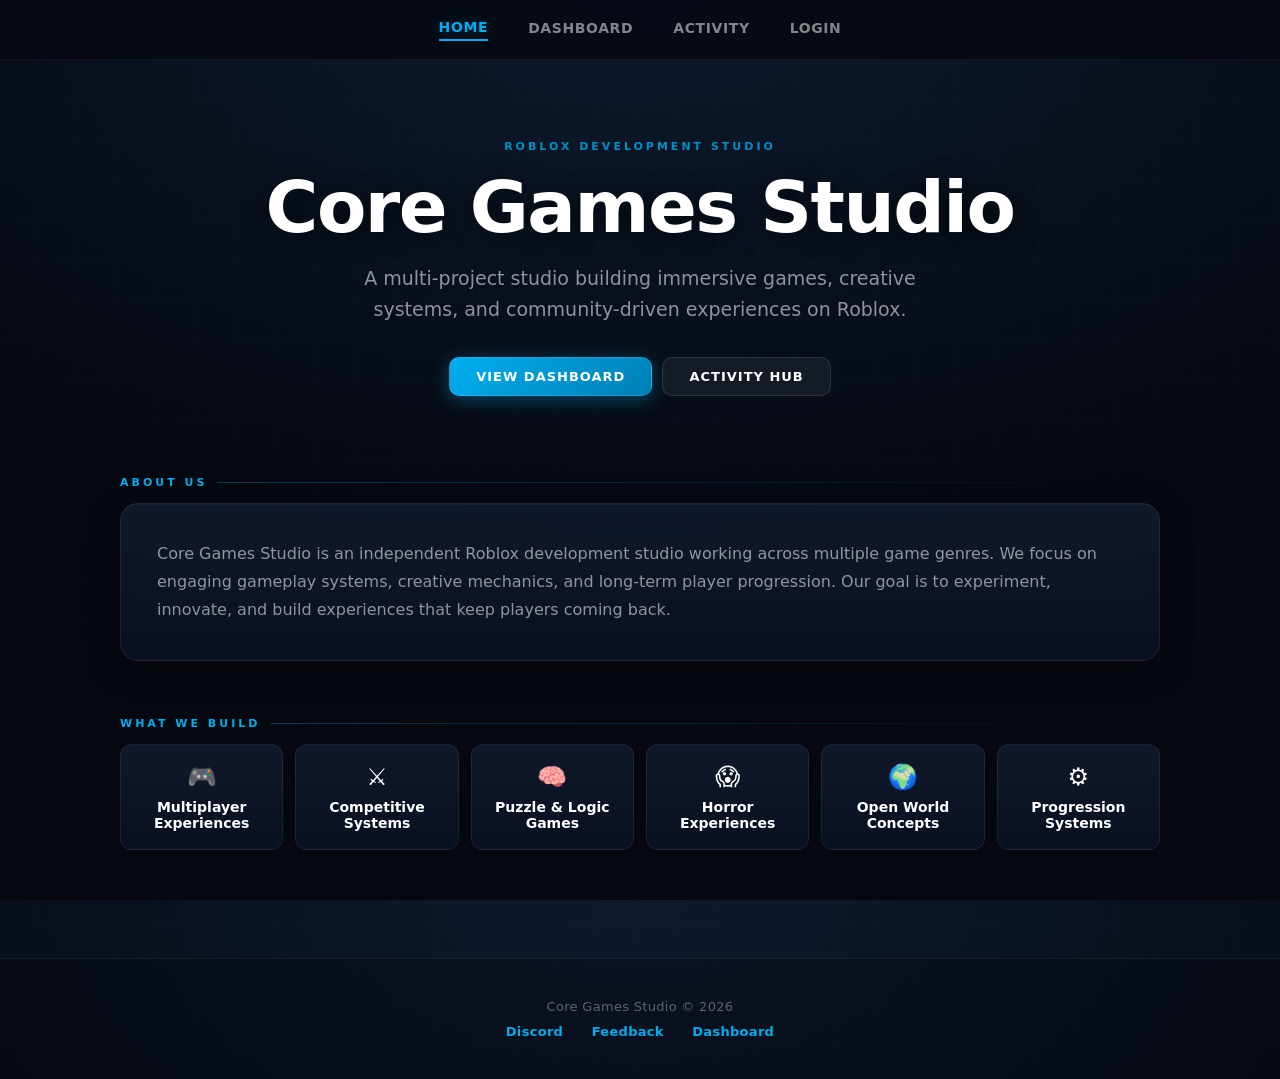
==== index.html @ eadf1ee2 "Add files via upload" ====
<!DOCTYPE html>
<html lang="en">
<head>
<meta charset="UTF-8">
<title>Core Games Studio</title>
<meta name="viewport" content="width=device-width, initial-scale=1.0">
<link rel="stylesheet" href="shared.css">
<style>
/* ── Index-specific ── */
.hero { padding-bottom: 80px; }
.hero-title { font-size: clamp(44px, 6vw, 72px); }

.hero-btns { display: flex; flex-wrap: wrap; gap: 10px; justify-content: center; margin-top: 8px; }

.about-card { color: var(--text-muted); font-size: 16px; line-height: 1.75; }

.build-grid {
    display: grid;
    grid-template-columns: repeat(auto-fit, minmax(160px, 1fr));
    gap: 12px;
    margin-top: 4px;
}
.build-item {
    background: var(--card-bg);
    border: 1px solid var(--card-border);
    border-radius: 12px;
    padding: 18px 16px;
    text-align: center;
    font-size: 14px; font-weight: 600;
    transition: transform 0.25s ease, border-color 0.25s ease;
    cursor: default;
}
.build-item:hover { transform: translateY(-3px); border-color: var(--card-border-hover); }
.build-item .icon { font-size: 24px; display: block; margin-bottom: 8px; }
</style>
</head>
<body>

<nav class="nav">
    <a href="index.html">Home</a>
    <a href="dashboard.html">Dashboard</a>
    <a href="activity.html">Activity</a>
    <a href="http://localhost:5000/login">Login</a>
</nav>

<header class="hero animate-in">
    <div class="hero-eyebrow">Roblox Development Studio</div>
    <h1 class="hero-title">Core Games Studio</h1>
    <p class="hero-sub">A multi-project studio building immersive games, creative systems, and community-driven experiences on Roblox.</p>
    <div class="hero-btns">
        <a class="btn" href="dashboard.html">View Dashboard</a>
        <a class="btn btn-ghost" href="activity.html">Activity Hub</a>
    </div>
</header>

<main>
    <section class="section animate-in delay-1">
        <div class="section-title">About Us</div>
        <div class="card about-card">
            Core Games Studio is an independent Roblox development studio working across multiple game genres. We focus on engaging gameplay systems, creative mechanics, and long-term player progression. Our goal is to experiment, innovate, and build experiences that keep players coming back.
        </div>
    </section>

    <section class="section animate-in delay-2" style="margin-top: 8px;">
        <div class="section-title">What We Build</div>
        <div class="build-grid">
            <div class="build-item"><span class="icon">🎮</span>Multiplayer Experiences</div>
            <div class="build-item"><span class="icon">⚔️</span>Competitive Systems</div>
            <div class="build-item"><span class="icon">🧠</span>Puzzle &amp; Logic Games</div>
            <div class="build-item"><span class="icon">😱</span>Horror Experiences</div>
            <div class="build-item"><span class="icon">🌍</span>Open World Concepts</div>
            <div class="build-item"><span class="icon">⚙️</span>Progression Systems</div>
        </div>
    </section>
</main>

<footer class="footer">
    <div class="footer-copy">Core Games Studio &copy; 2026</div>
    <div>
        <a href="https://discord.gg/rcGes2BrGE" target="_blank">Discord</a>
        <a href="https://docs.google.com/forms/d/e/1FAIpQLSdF82NFk77IdmNtjzbSToyW567B1ixZadl-u9Fdkkx6WBqjsA/viewform" target="_blank">Feedback</a>
        <a href="dashboard.html">Dashboard</a>
    </div>
</footer>

<script>
(function() {
    var page = location.pathname.split('/').pop() || 'index.html';
    document.querySelectorAll('.nav a').forEach(a => {
        if (a.getAttribute('href') === page) a.classList.add('active');
        if (a.getAttribute('href') === '/login' && location.protocol === 'file:') {
            a.href = 'http://localhost:5000/login';
        }
    });
})();
</script>
</body>
</html>
---- shared.css ----
/* ============================================================
   Core Games Studio — Shared Design System
   ============================================================ */

:root {
    --bg-dark: #05080f;
    --bg-grad-top: #0d1a2e;
    --card-bg: linear-gradient(180deg, rgba(22, 34, 58, 0.65) 0%, rgba(10, 18, 36, 0.85) 100%);
    --card-border: rgba(255, 255, 255, 0.07);
    --card-border-hover: rgba(0, 174, 239, 0.35);
    --primary: #00AEEF;
    --primary-dark: #007fb5;
    --glow: rgba(0, 174, 239, 0.35);
    --glow-strong: rgba(0, 174, 239, 0.55);
    --success: #10b981;
    --danger: #ef4444;
    --warning: #f59e0b;
    --text-main: #FFFFFF;
    --text-muted: rgba(255, 255, 255, 0.55);
    --text-label: rgba(255, 255, 255, 0.35);
    --nav-h: 60px;
    --radius-card: 18px;
    --radius-btn: 10px;
}

/* RESET */
*, *::before, *::after { box-sizing: border-box; margin: 0; padding: 0; }

/* BASE */
html { height: 100%; }

body {
    font-family: 'Segoe UI', system-ui, -apple-system, sans-serif;
    background-color: var(--bg-dark);
    background-image:
        /* Scanline grid — game HUD signature */
        repeating-linear-gradient(0deg, transparent, transparent 39px, rgba(255,255,255,0.018) 40px),
        repeating-linear-gradient(90deg, transparent, transparent 39px, rgba(255,255,255,0.018) 40px),
        radial-gradient(ellipse 80% 60% at 50% 0%, var(--bg-grad-top) 0%, var(--bg-dark) 100%);
    color: var(--text-main);
    min-height: 100vh;
    overflow-x: hidden;
    /* Sticky footer */
    display: flex;
    flex-direction: column;
}

/* pushes footer down on short pages */
main { flex: 1; }

/* Ambient drifting glow behind content */
#bg-canvas {
    position: fixed; inset: 0; width: 100%; height: 100%;
    pointer-events: none; z-index: 0;
}
nav, header, main, footer { position: relative; z-index: 1; }

/* ANIMATIONS */
@keyframes fadeUp {
    from { opacity: 0; transform: translateY(18px); }
    to   { opacity: 1; transform: translateY(0); }
}
@keyframes toastIn  { from { opacity: 0; transform: translateY(32px) scale(0.85); } to { opacity: 1; transform: none; } }
@keyframes toastOut { to { opacity: 0; transform: translateY(-16px); } }

/* Pulsing primary glow on stat values */
@keyframes glowPulse {
    0%, 100% { text-shadow: 0 0 18px var(--glow); }
    50%       { text-shadow: 0 0 38px var(--glow-strong), 0 0 60px rgba(0,174,239,0.2); }
}
.stat-value { animation: glowPulse 3.5s ease-in-out infinite; }

.animate-in { animation: fadeUp 0.55s cubic-bezier(0.22, 1, 0.36, 1) forwards; }
.delay-1 { animation-delay: 0.10s; opacity: 0; }
.delay-2 { animation-delay: 0.20s; opacity: 0; }
.delay-3 { animation-delay: 0.30s; opacity: 0; }
.delay-4 { animation-delay: 0.40s; opacity: 0; }

/* NAV */
.nav {
    position: fixed; top: 0; width: 100%; height: var(--nav-h);
    display: flex; align-items: center; justify-content: center;
    background: rgba(5, 8, 15, 0.82);
    backdrop-filter: blur(16px); -webkit-backdrop-filter: blur(16px);
    border-bottom: 1px solid rgba(255,255,255,0.06);
    z-index: 100;
}
.nav a {
    color: var(--text-main); margin: 0 20px; text-decoration: none;
    font-weight: 600; font-size: 14px; letter-spacing: 0.6px; text-transform: uppercase;
    opacity: 0.5; transition: opacity 0.25s, color 0.25s;
    padding-bottom: 4px;
}
.nav a:hover { opacity: 0.85; color: var(--primary); }
.nav a.active {
    opacity: 1; color: var(--primary);
    border-bottom: 2px solid var(--primary);
    text-shadow: 0 0 14px var(--glow);
}

/* HERO */
.hero {
    text-align: center;
    padding: calc(var(--nav-h) + 80px) 20px 60px;
}
.hero-eyebrow {
    font-size: 11px; font-weight: 700; letter-spacing: 3px; text-transform: uppercase;
    color: var(--primary); opacity: 0.8; margin-bottom: 16px;
}
.hero-title {
    font-size: clamp(36px, 5vw, 64px); font-weight: 800;
    letter-spacing: -1.5px; line-height: 1.08;
    margin-bottom: 16px;
    text-shadow: 0 4px 24px rgba(0, 0, 0, 0.6);
}
.hero-sub {
    color: var(--text-muted); font-size: clamp(15px, 1.5vw, 19px);
    max-width: 600px; margin: 0 auto 32px; line-height: 1.65;
}

/* SECTION */
.section { padding: 0 clamp(20px, 8%, 80px) 48px; max-width: 1200px; margin: 0 auto; }

.section-title {
    font-size: 11px; font-weight: 700; letter-spacing: 3px; text-transform: uppercase;
    color: var(--primary); margin-bottom: 14px; display: flex; align-items: center; gap: 10px;
}
.section-title::after {
    content: ''; flex: 1; height: 1px;
    background: linear-gradient(90deg, rgba(0,174,239,0.3), transparent);
}

/* CARDS */
.card {
    background: var(--card-bg);
    backdrop-filter: blur(14px); -webkit-backdrop-filter: blur(14px);
    border: 1px solid var(--card-border);
    border-radius: var(--radius-card);
    padding: clamp(24px, 3vw, 36px);
    box-shadow: 0 8px 32px rgba(0,0,0,0.3), inset 0 1px 0 rgba(255,255,255,0.04);
    transition: transform 0.3s ease, border-color 0.3s ease, box-shadow 0.3s ease;
}
.card:hover {
    transform: translateY(-4px);
    border-color: var(--card-border-hover);
    box-shadow: 0 16px 48px rgba(0,0,0,0.4), 0 0 24px rgba(0,174,239,0.08);
}

.card-label {
    font-size: 10px; font-weight: 700; letter-spacing: 2.5px; text-transform: uppercase;
    color: var(--primary); margin-bottom: 12px; opacity: 0.9;
}
.card-body { color: var(--text-muted); font-size: 15px; line-height: 1.7; }

/* GRID LAYOUTS */
.grid { display: grid; gap: 16px; }
.grid-3 { grid-template-columns: repeat(auto-fit, minmax(240px, 1fr)); }
.grid-4 { grid-template-columns: repeat(auto-fit, minmax(180px, 1fr)); }
.full-width { grid-column: 1 / -1; }

/* STATS */
.stat-value {
    font-size: clamp(36px, 4vw, 52px); font-weight: 800; line-height: 1;
    text-shadow: 0 0 20px var(--glow);
}
.stat-sub { font-size: 13px; color: var(--text-muted); margin-top: 6px; }

/* XP BAR */
.xp-bar-track {
    background: rgba(0,0,0,0.5); border-radius: 8px; height: 8px;
    margin-top: 18px; overflow: hidden;
    box-shadow: inset 0 1px 3px rgba(0,0,0,0.6);
}
.xp-bar-fill {
    height: 100%;
    background: linear-gradient(90deg, var(--primary-dark), var(--primary));
    border-radius: 8px;
    box-shadow: 0 0 10px var(--glow);
    transition: width 0.9s cubic-bezier(0.22, 1, 0.36, 1);
    min-width: 0;
}

/* BUTTONS */
.btn {
    display: inline-flex; align-items: center; justify-content: center;
    padding: 11px 26px;
    background: linear-gradient(135deg, var(--primary), var(--primary-dark));
    color: #fff; border: 1px solid rgba(255,255,255,0.12);
    border-radius: var(--radius-btn);
    font-weight: 700; font-size: 13px; letter-spacing: 1px; text-transform: uppercase;
    text-decoration: none; cursor: pointer;
    box-shadow: 0 4px 18px var(--glow);
    transition: transform 0.25s ease, box-shadow 0.25s ease, border-color 0.25s ease;
    white-space: nowrap;
}
.btn:hover:not(:disabled) {
    transform: translateY(-2px);
    box-shadow: 0 8px 28px var(--glow-strong);
    border-color: rgba(255,255,255,0.28);
}
.btn:disabled {
    background: rgba(255,255,255,0.06); color: rgba(255,255,255,0.2);
    box-shadow: none; border-color: rgba(255,255,255,0.05); cursor: not-allowed;
    transform: none;
}
.btn-ghost {
    background: rgba(255,255,255,0.06); box-shadow: none;
    border-color: rgba(255,255,255,0.1);
}
.btn-ghost:hover:not(:disabled) {
    background: rgba(255,255,255,0.11); box-shadow: none;
    border-color: rgba(255,255,255,0.2);
}

/* XP TOAST */
.xp-toast {
    position: fixed; bottom: 36px; right: 36px;
    background: linear-gradient(135deg, var(--primary), var(--primary-dark));
    color: white; padding: 14px 28px; border-radius: 12px;
    font-weight: 800; font-size: 17px; letter-spacing: 0.5px;
    z-index: 1000; pointer-events: none;
    animation: toastIn 0.45s cubic-bezier(0.34, 1.56, 0.64, 1), toastOut 0.35s ease 3s forwards;
    box-shadow: 0 8px 32px rgba(0,0,0,0.5); border: 1px solid rgba(255,255,255,0.18);
}

/* FOOTER */
.footer {
    text-align: center; padding: 40px 20px;
    color: var(--text-label); font-size: 13px; letter-spacing: 0.3px;
    border-top: 1px solid rgba(255,255,255,0.06);
    margin-top: 60px; background: rgba(0,0,0,0.25);
}
.footer a { color: var(--primary); text-decoration: none; margin: 0 12px; transition: opacity 0.2s; font-weight: 600; }
.footer a:hover { opacity: 0.75; }
.footer-copy { margin-bottom: 10px; }

/* TABLES */
.table-wrap { overflow-x: auto; border-radius: 14px; border: 1px solid rgba(255,255,255,0.06); }
.level-table {
    width: 100%; border-collapse: collapse;
    font-size: 15px;
}
.level-table th {
    background: rgba(0,174,239,0.1); color: var(--primary);
    text-align: left; padding: 16px 20px;
    font-size: 10px; font-weight: 700; letter-spacing: 2px; text-transform: uppercase;
}
.level-table td { padding: 15px 20px; border-bottom: 1px solid rgba(255,255,255,0.04); font-weight: 500; color: var(--text-main); }
.level-table tr:last-child td { border-bottom: none; }
.level-table tbody tr:hover td { background: rgba(255,255,255,0.03); }

/* QUIZ */
.quiz-progress {
    font-size: 10px; font-weight: 700; letter-spacing: 2.5px; text-transform: uppercase;
    color: var(--primary); margin-bottom: 14px;
}
.quiz-question { font-size: clamp(17px, 1.8vw, 22px); font-weight: 700; margin-bottom: 22px; line-height: 1.45; }
.quiz-options { display: flex; flex-direction: column; gap: 12px; }
.quiz-option {
    padding: 15px 20px; background: rgba(0,0,0,0.35);
    border: 1px solid rgba(255,255,255,0.07); border-radius: 10px;
    cursor: pointer; text-align: left; color: white;
    font-size: 15px; font-weight: 500; width: 100%;
    transition: border-color 0.2s, background 0.2s, transform 0.15s;
}
.quiz-option:hover:not(:disabled) {
    border-color: var(--primary); background: rgba(0,174,239,0.12);
    transform: translateX(6px);
}
.quiz-option.correct { border-color: var(--success); background: rgba(16,185,129,0.15); }
.quiz-option.wrong   { border-color: var(--danger);  background: rgba(239,68,68,0.12); }
.quiz-option:disabled { cursor: default; }
.quiz-score {
    font-size: clamp(48px, 5vw, 72px); font-weight: 800; color: var(--primary);
    text-align: center; margin: 12px 0; text-shadow: 0 0 28px var(--glow);
}

@media (prefers-reduced-motion: reduce) {
    .animate-in, .card, .btn { animation: none; transition: none; }
}
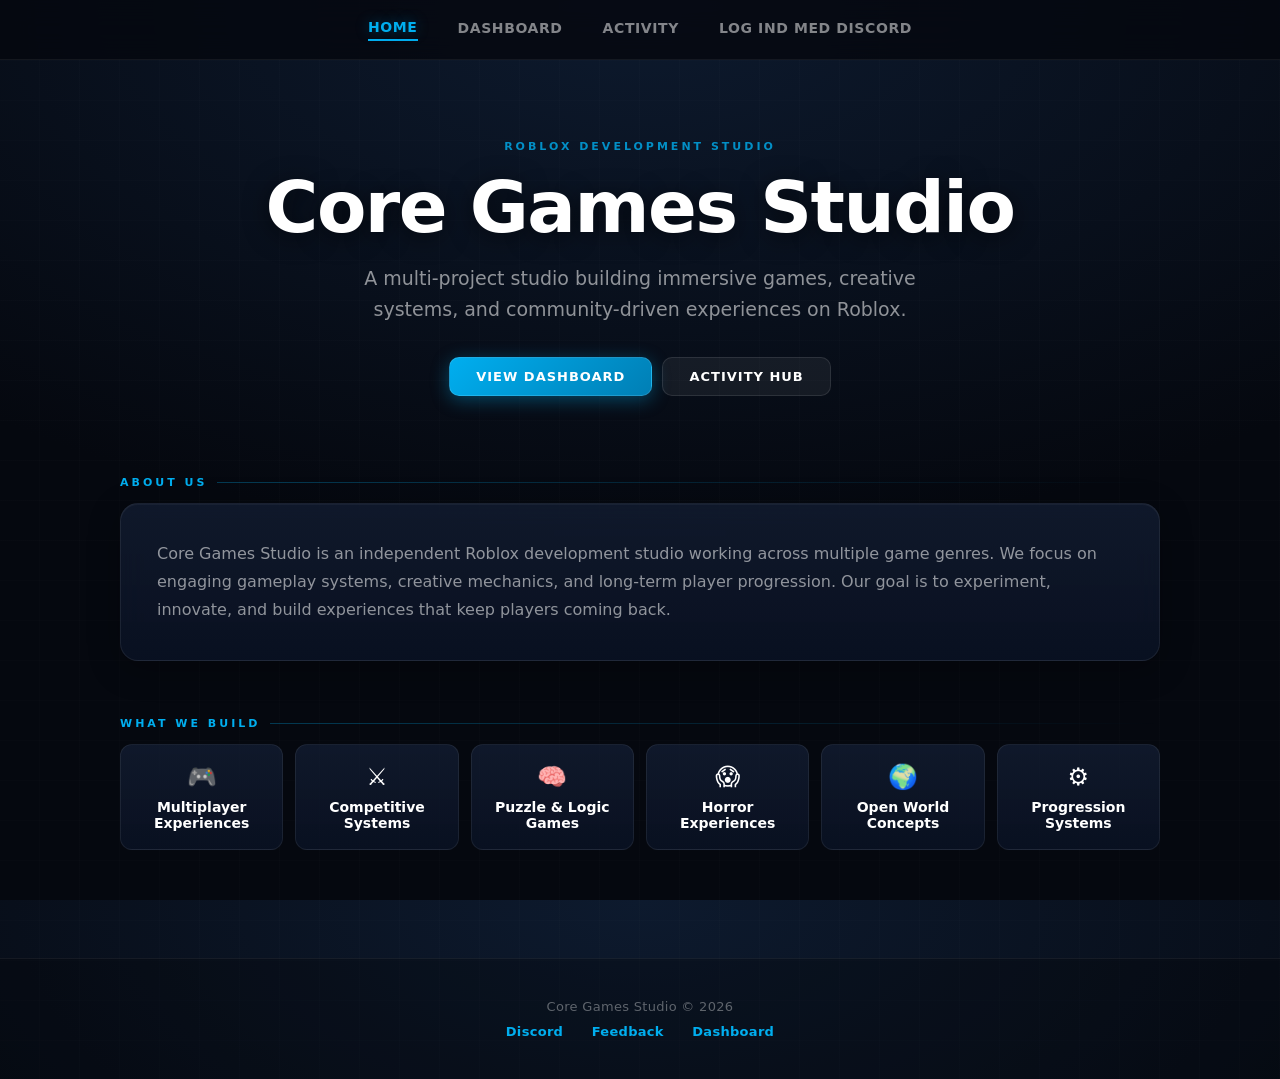
==== commit 16a35b96: "Change 'Login' link text to 'Log ind med Discord'" ====
--- a/index.html
+++ b/index.html
@@ -40,7 +40,7 @@
     <a href="index.html">Home</a>
     <a href="dashboard.html">Dashboard</a>
     <a href="activity.html">Activity</a>
-    <a href="http://localhost:5000/login">Login</a>
+    <a href="/login">Log ind med Discord</a>
 </nav>
 
 <header class="hero animate-in">
@@ -89,7 +89,7 @@
     document.querySelectorAll('.nav a').forEach(a => {
         if (a.getAttribute('href') === page) a.classList.add('active');
         if (a.getAttribute('href') === '/login' && location.protocol === 'file:') {
-            a.href = 'http://localhost:5000/login';
+            a.href = '/login';
         }
     });
 })();
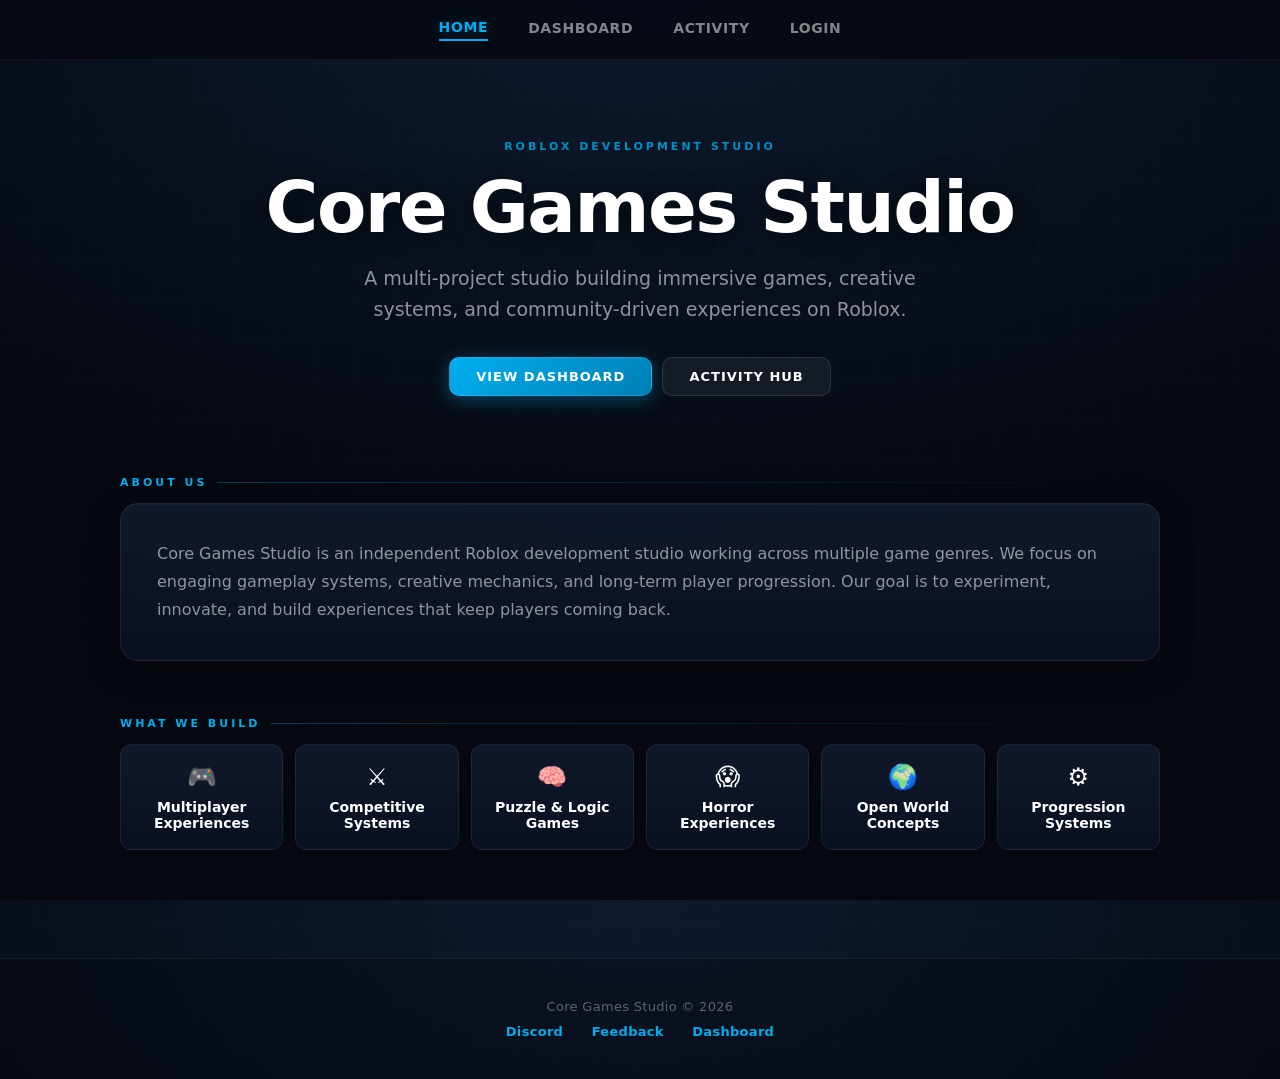
==== commit 5577d483: "Update login link text to 'Login'" ====
--- a/index.html
+++ b/index.html
@@ -40,7 +40,7 @@
     <a href="index.html">Home</a>
     <a href="dashboard.html">Dashboard</a>
     <a href="activity.html">Activity</a>
-    <a href="/login">Log ind med Discord</a>
+    <a href="/login">Login</a>
 </nav>
 
 <header class="hero animate-in">
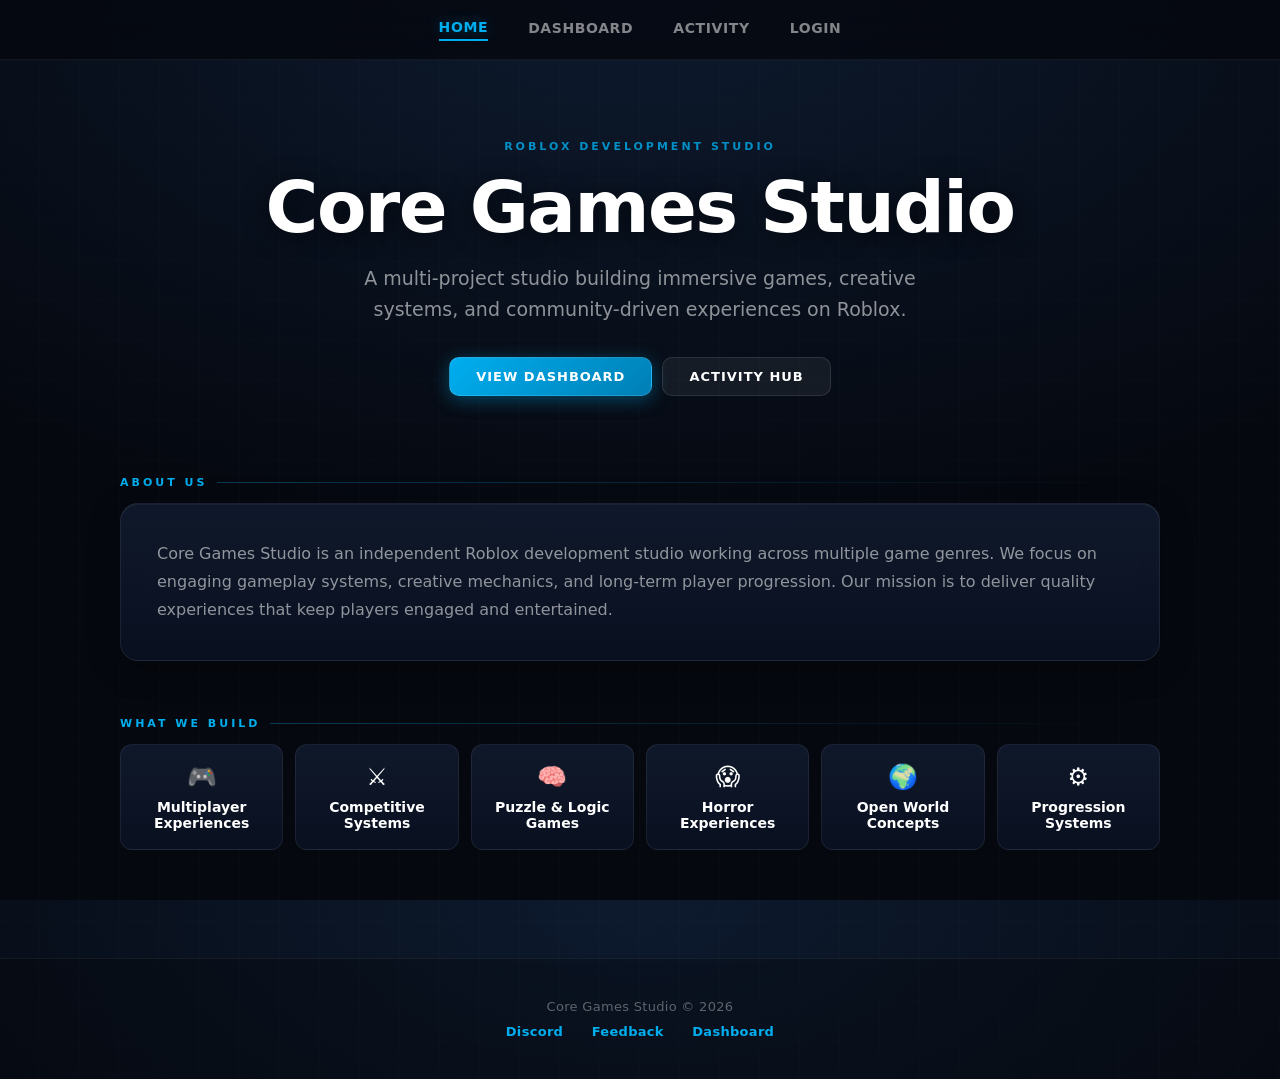
==== commit 02ff6717: "Complete login system: fix OAuth URLs, add user data persistence, and improve dashboard" ====
--- a/index.html
+++ b/index.html
@@ -57,7 +57,7 @@
     <section class="section animate-in delay-1">
         <div class="section-title">About Us</div>
         <div class="card about-card">
-            Core Games Studio is an independent Roblox development studio working across multiple game genres. We focus on engaging gameplay systems, creative mechanics, and long-term player progression. Our goal is to experiment, innovate, and build experiences that keep players coming back.
+            Core Games Studio is an independent Roblox development studio working across multiple game genres. We focus on engaging gameplay systems, creative mechanics, and long-term player progression. Our mission is to deliver quality experiences that keep players engaged and entertained.
         </div>
     </section>
 
@@ -75,7 +75,7 @@
 </main>
 
 <footer class="footer">
-    <div class="footer-copy">Core Games Studio &copy; 2026</div>
+    <div class="footer-copy">Core Games Studio © 2026</div>
     <div>
         <a href="https://discord.gg/rcGes2BrGE" target="_blank">Discord</a>
         <a href="https://docs.google.com/forms/d/e/1FAIpQLSdF82NFk77IdmNtjzbSToyW567B1ixZadl-u9Fdkkx6WBqjsA/viewform" target="_blank">Feedback</a>
@@ -88,11 +88,8 @@
     var page = location.pathname.split('/').pop() || 'index.html';
     document.querySelectorAll('.nav a').forEach(a => {
         if (a.getAttribute('href') === page) a.classList.add('active');
-        if (a.getAttribute('href') === '/login' && location.protocol === 'file:') {
-            a.href = '/login';
-        }
     });
 })();
 </script>
 </body>
-</html>
+</html>
